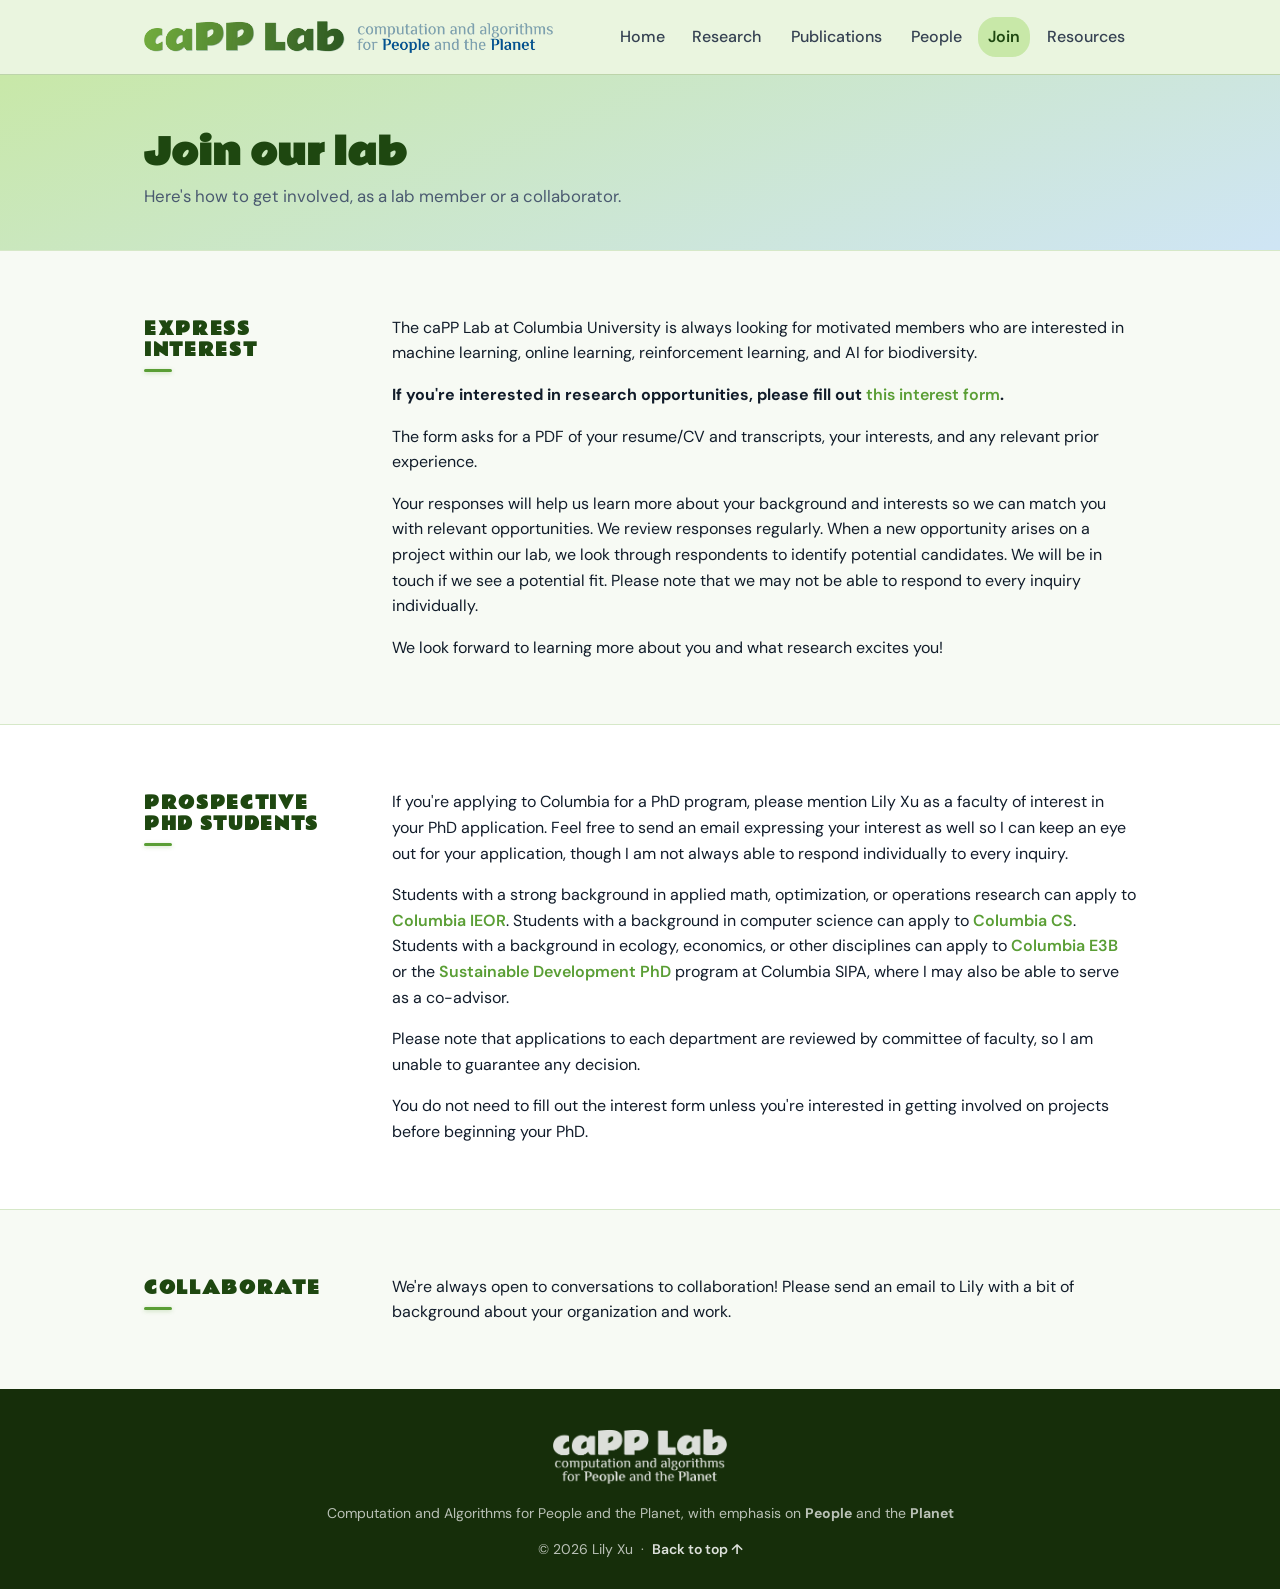
==== join.html @ 06db1a3e "add pictures to research page" ====
<!doctype html><html lang=en><script src="https://www.googletagmanager.com/gtag/js?id=G-HGBW3JQDHS" async></script><script>window.dataLayer=window.dataLayer||[];function gtag(){dataLayer.push(arguments)}gtag(`js`,/* @__PURE__ */ new Date),gtag(`config`,`G-HGBW3JQDHS`);</script><meta charset=utf-8><meta content="width=device-width,initial-scale=1" name=viewport><meta content="Learn about joining the caPP Lab at Columbia." name=description><title>Join — caPP Lab | Columbia University</title><link href=https://fonts.googleapis.com rel=preconnect><link href="https://fonts.googleapis.com/css2?family=Source+Serif+4:ital,opsz,wght@0,8..60,300;0,8..60,400;0,8..60,600;0,8..60,700;1,8..60,400&family=DM+Sans:opsz,wght@9..40,300;9..40,400;9..40,500;9..40,600&display=swap" rel=stylesheet><link href=./logo/fav/favicon-96x96.png rel=icon sizes=96x96 type=image/png><link href=./logo/fav/favicon.svg rel=icon type=image/svg+xml><link rel="shortcut icon" href=/logo/fav/favicon.ico><link href=/logo/fav/apple-touch-icon.png rel=apple-touch-icon sizes=180x180><link href=/logo/fav/site.webmanifest rel=manifest><link href=style.css rel=stylesheet><body><nav class=nav id=main-nav><div class=nav-inner><a class=nav-logo href=index.html> <img alt="caPP Lab" src=logo/logo_horizontal.png> </a><div class=nav-links id=nav-links><a data-text=Home href=index.html>Home</a><a data-text=Research href=research.html>Research</a><a data-text=Publications href=publications.html>Publications</a><a data-text=People href=people.html>People</a><a data-text=Join href=join.html>Join</a><a data-text=Resources href=resources.html>Resources</a></div><div class=nav-hamburger id=hamburger><span></span><span></span><span></span></div></div></nav><div class=page-content><div class=page-hero><div class=container><h1>Join our lab</h1><p>Here's how to get involved, as a lab member or a collaborator.</div></div><section class=section><div class=container><div class=section-layout><div class=section-label><h2>Express interest</h2></div><div><p>The caPP Lab at Columbia University is always looking for motivated members who are interested in machine learning, online learning, reinforcement learning, and AI for biodiversity.<p><strong>If you're interested in research opportunities, please fill out <a href=https://forms.gle/fFc4DnTFp741yxHz9 target=_blank>this interest form</a>.</strong><p>The form asks for a PDF of your resume/CV and transcripts, your interests, and any relevant prior experience.<p>Your responses will help us learn more about your background and interests so we can match you with relevant opportunities. We review responses regularly. When a new opportunity arises on a project within our lab, we look through respondents to identify potential candidates. We will be in touch if we see a potential fit. Please note that we may not be able to respond to every inquiry individually.<p>We look forward to learning more about you and what research excites you!</div></div></div></section><section class=section><div class=container><div class=section-layout><div class=section-label><h2>Prospective PhD students</h2></div><div><p>If you're applying to Columbia for a PhD program, please mention Lily Xu as a faculty of interest in your PhD application. Feel free to send an email expressing your interest as well so I can keep an eye out for your application, though I am not always able to respond individually to every inquiry.<p>Students with a strong background in applied math, optimization, or operations research can apply to <a href=https://ieor.columbia.edu/ target=_blank>Columbia IEOR</a>. Students with a background in computer science can apply to <a href=https://www.cs.columbia.edu/education/phd/ target=_blank>Columbia CS</a>. Students with a background in ecology, economics, or other disciplines can apply to <a href=https://e3b.columbia.edu/students/prospective/phd/ target=_blank>Columbia E3B</a> or the <a href=https://www.sipa.columbia.edu/sipa-education/phd-sustainable-development target=_blank>Sustainable Development PhD</a> program at Columbia SIPA, where I may also be able to serve as a co-advisor.<p>Please note that applications to each department are reviewed by committee of faculty, so I am unable to guarantee any decision.<p>You do not need to fill out the interest form unless you're interested in getting involved on projects before beginning your PhD.</div></div></div></section><section class=section><div class=container><div class=section-layout><div class=section-label><h2>Collaborate</h2></div><div><p>We're always open to conversations to collaboration! Please send an email to Lily with a bit of background about your organization and work.</div></div></div></section></div><footer class=footer><div class=container><div class=footer-logo><img alt="caPP Lab" src=logo/logo.png></div><p>Computation and Algorithms for People and the Planet, with emphasis on <strong>People</strong> and the <strong>Planet</strong><p style=margin-top:6px>© 2026 Lily Xu  ·  <a onclick="window.scrollTo(0,0);return false;" href=#>Back to top ↑</a></div></footer><script>// ===== Nav: scroll shadow + logo hide on home hero =====
function updateNavState(){var nav=document.getElementById(`main-nav`);nav.classList.toggle(`scrolled`,window.scrollY>10);var hero=document.getElementById(`home-hero`);if(hero){var heroBottom=hero.getBoundingClientRect().bottom;nav.classList.toggle(`nav-logo-hidden`,heroBottom>70)}else nav.classList.remove(`nav-logo-hidden`)}
// ===== Mobile menu =====
window.addEventListener(`scroll`,updateNavState,{passive:!0}),document.getElementById(`hamburger`).addEventListener(`click`,function(){document.getElementById(`nav-links`).classList.toggle(`open`)});
// ===== BibTeX toggle =====
function showbib(id){var el=document.getElementById(id);el&&(el.style.display=el.style.display===`block`?`none`:`block`)}
// ===== Publication tabs =====
document.querySelectorAll(`#pub-tabs .tab-btn`).forEach(function(btn){btn.addEventListener(`click`,function(){document.querySelectorAll(`#pub-tabs .tab-btn`).forEach(function(b){b.classList.remove(`active`)}),btn.classList.add(`active`);var area=btn.dataset.tab;document.querySelectorAll(`#pub-list .pub-item`).forEach(function(item){item.style.display=area===`all`||item.dataset.area===area?`block`:`none`})})});
// ===== Fade-in on page switch =====
function fadeIn(){document.querySelectorAll(`.pub-item, .news-list li, .people-card, .research-card, .teaching-item`).forEach(function(el,i){el.style.opacity=`0`,el.style.transform=`translateY(12px)`,el.style.transition=`opacity .35s ease `+i*.04+`s, transform .35s ease `+i*.04+`s`,requestAnimationFrame(function(){requestAnimationFrame(function(){el.style.opacity=`1`,el.style.transform=`translateY(0)`})})})}
// Set active link in nav
updateNavState(),fadeIn(),document.querySelectorAll(`.nav-links a`).forEach(a=>{a.href.split(`/`).pop()===(location.href.split(`/`).pop()||`index.html`)&&a.classList.add(`active`)});</script>
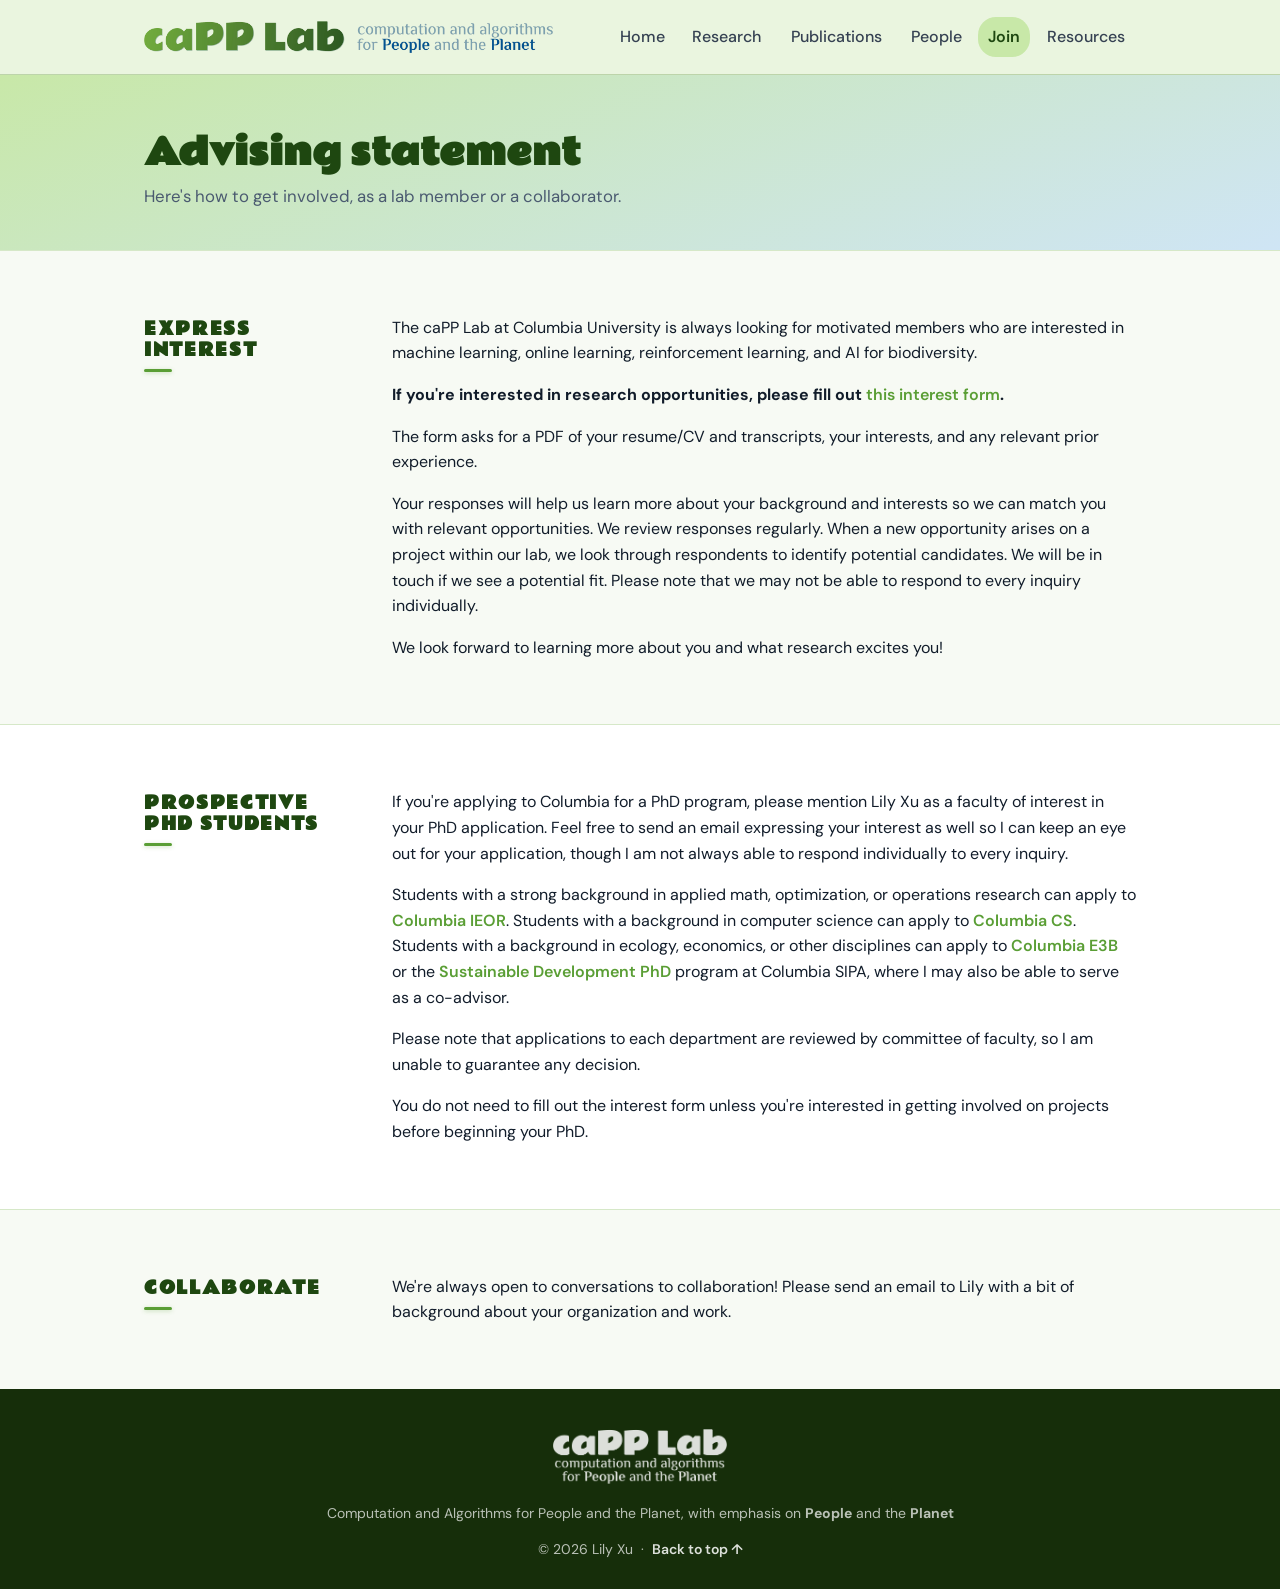
==== commit d5849ffe: "update cards for people page to include long bio" ====
--- a/join.html
+++ b/join.html
@@ -1,11 +1,11 @@
-<!doctype html><html lang=en><script src="https://www.googletagmanager.com/gtag/js?id=G-HGBW3JQDHS" async></script><script>window.dataLayer=window.dataLayer||[];function gtag(){dataLayer.push(arguments)}gtag(`js`,/* @__PURE__ */ new Date),gtag(`config`,`G-HGBW3JQDHS`);</script><meta charset=utf-8><meta content="width=device-width,initial-scale=1" name=viewport><meta content="Learn about joining the caPP Lab at Columbia." name=description><title>Join — caPP Lab | Columbia University</title><link href=https://fonts.googleapis.com rel=preconnect><link href="https://fonts.googleapis.com/css2?family=Source+Serif+4:ital,opsz,wght@0,8..60,300;0,8..60,400;0,8..60,600;0,8..60,700;1,8..60,400&family=DM+Sans:opsz,wght@9..40,300;9..40,400;9..40,500;9..40,600&display=swap" rel=stylesheet><link href=./logo/fav/favicon-96x96.png rel=icon sizes=96x96 type=image/png><link href=./logo/fav/favicon.svg rel=icon type=image/svg+xml><link rel="shortcut icon" href=/logo/fav/favicon.ico><link href=/logo/fav/apple-touch-icon.png rel=apple-touch-icon sizes=180x180><link href=/logo/fav/site.webmanifest rel=manifest><link href=style.css rel=stylesheet><body><nav class=nav id=main-nav><div class=nav-inner><a class=nav-logo href=index.html> <img alt="caPP Lab" src=logo/logo_horizontal.png> </a><div class=nav-links id=nav-links><a data-text=Home href=index.html>Home</a><a data-text=Research href=research.html>Research</a><a data-text=Publications href=publications.html>Publications</a><a data-text=People href=people.html>People</a><a data-text=Join href=join.html>Join</a><a data-text=Resources href=resources.html>Resources</a></div><div class=nav-hamburger id=hamburger><span></span><span></span><span></span></div></div></nav><div class=page-content><div class=page-hero><div class=container><h1>Join our lab</h1><p>Here's how to get involved, as a lab member or a collaborator.</div></div><section class=section><div class=container><div class=section-layout><div class=section-label><h2>Express interest</h2></div><div><p>The caPP Lab at Columbia University is always looking for motivated members who are interested in machine learning, online learning, reinforcement learning, and AI for biodiversity.<p><strong>If you're interested in research opportunities, please fill out <a href=https://forms.gle/fFc4DnTFp741yxHz9 target=_blank>this interest form</a>.</strong><p>The form asks for a PDF of your resume/CV and transcripts, your interests, and any relevant prior experience.<p>Your responses will help us learn more about your background and interests so we can match you with relevant opportunities. We review responses regularly. When a new opportunity arises on a project within our lab, we look through respondents to identify potential candidates. We will be in touch if we see a potential fit. Please note that we may not be able to respond to every inquiry individually.<p>We look forward to learning more about you and what research excites you!</div></div></div></section><section class=section><div class=container><div class=section-layout><div class=section-label><h2>Prospective PhD students</h2></div><div><p>If you're applying to Columbia for a PhD program, please mention Lily Xu as a faculty of interest in your PhD application. Feel free to send an email expressing your interest as well so I can keep an eye out for your application, though I am not always able to respond individually to every inquiry.<p>Students with a strong background in applied math, optimization, or operations research can apply to <a href=https://ieor.columbia.edu/ target=_blank>Columbia IEOR</a>. Students with a background in computer science can apply to <a href=https://www.cs.columbia.edu/education/phd/ target=_blank>Columbia CS</a>. Students with a background in ecology, economics, or other disciplines can apply to <a href=https://e3b.columbia.edu/students/prospective/phd/ target=_blank>Columbia E3B</a> or the <a href=https://www.sipa.columbia.edu/sipa-education/phd-sustainable-development target=_blank>Sustainable Development PhD</a> program at Columbia SIPA, where I may also be able to serve as a co-advisor.<p>Please note that applications to each department are reviewed by committee of faculty, so I am unable to guarantee any decision.<p>You do not need to fill out the interest form unless you're interested in getting involved on projects before beginning your PhD.</div></div></div></section><section class=section><div class=container><div class=section-layout><div class=section-label><h2>Collaborate</h2></div><div><p>We're always open to conversations to collaboration! Please send an email to Lily with a bit of background about your organization and work.</div></div></div></section></div><footer class=footer><div class=container><div class=footer-logo><img alt="caPP Lab" src=logo/logo.png></div><p>Computation and Algorithms for People and the Planet, with emphasis on <strong>People</strong> and the <strong>Planet</strong><p style=margin-top:6px>© 2026 Lily Xu  ·  <a onclick="window.scrollTo(0,0);return false;" href=#>Back to top ↑</a></div></footer><script>// ===== Nav: scroll shadow + logo hide on home hero =====
+<!doctype html><html lang=en><script src="https://www.googletagmanager.com/gtag/js?id=G-HGBW3JQDHS" async></script><script>window.dataLayer=window.dataLayer||[];function gtag(){dataLayer.push(arguments)}gtag(`js`,/* @__PURE__ */ new Date),gtag(`config`,`G-HGBW3JQDHS`);</script><meta charset=utf-8><meta content="width=device-width,initial-scale=1" name=viewport><meta content="Learn about joining the caPP Lab at Columbia." name=description><title>Join — caPP Lab @ Columbia</title><link href=https://fonts.googleapis.com rel=preconnect><link href="https://fonts.googleapis.com/css2?family=Source+Serif+4:ital,opsz,wght@0,8..60,300;0,8..60,400;0,8..60,600;0,8..60,700;1,8..60,400&family=DM+Sans:opsz,wght@9..40,300;9..40,400;9..40,500;9..40,600&display=swap" rel=stylesheet><link href=./logo/fav/favicon-96x96.png rel=icon sizes=96x96 type=image/png><link href=./logo/fav/favicon.svg rel=icon type=image/svg+xml><link rel="shortcut icon" href=/logo/fav/favicon.ico><link href=/logo/fav/apple-touch-icon.png rel=apple-touch-icon sizes=180x180><link href=/logo/fav/site.webmanifest rel=manifest><link href=style.css rel=stylesheet><body><nav class=nav id=main-nav><div class=nav-inner><a class=nav-logo href=index.html> <img alt="caPP Lab" src=logo/logo_horizontal.png> </a><div class=nav-links id=nav-links><a data-text=Home href=index.html>Home</a><a data-text=Research href=research.html>Research</a><a data-text=Publications href=publications.html>Publications</a><a data-text=People href=people.html>People</a><a data-text=Join href=join.html>Join</a><a data-text=Resources href=resources.html>Resources</a></div><div class=nav-hamburger id=hamburger><span></span><span></span><span></span></div></div></nav><div class=page-content><div class=page-hero><div class=container><h1>Advising statement</h1><p>Here's how to get involved, as a lab member or a collaborator.</div></div><section class=section><div class=container><div class=section-layout><div class=section-label><h2>Express interest</h2></div><div><p>The caPP Lab at Columbia University is always looking for motivated members who are interested in machine learning, online learning, reinforcement learning, and AI for biodiversity.<p><strong>If you're interested in research opportunities, please fill out <a href=https://forms.gle/fFc4DnTFp741yxHz9 target=_blank>this interest form</a>.</strong><p>The form asks for a PDF of your resume/CV and transcripts, your interests, and any relevant prior experience.<p>Your responses will help us learn more about your background and interests so we can match you with relevant opportunities. We review responses regularly. When a new opportunity arises on a project within our lab, we look through respondents to identify potential candidates. We will be in touch if we see a potential fit. Please note that we may not be able to respond to every inquiry individually.<p>We look forward to learning more about you and what research excites you!</div></div></div></section><section class=section><div class=container><div class=section-layout><div class=section-label><h2>Prospective PhD students</h2></div><div><p>If you're applying to Columbia for a PhD program, please mention Lily Xu as a faculty of interest in your PhD application. Feel free to send an email expressing your interest as well so I can keep an eye out for your application, though I am not always able to respond individually to every inquiry.<p>Students with a strong background in applied math, optimization, or operations research can apply to <a href=https://ieor.columbia.edu/ target=_blank>Columbia IEOR</a>. Students with a background in computer science can apply to <a href=https://www.cs.columbia.edu/education/phd/ target=_blank>Columbia CS</a>. Students with a background in ecology, economics, or other disciplines can apply to <a href=https://e3b.columbia.edu/students/prospective/phd/ target=_blank>Columbia E3B</a> or the <a href=https://www.sipa.columbia.edu/sipa-education/phd-sustainable-development target=_blank>Sustainable Development PhD</a> program at Columbia SIPA, where I may also be able to serve as a co-advisor.<p>Please note that applications to each department are reviewed by committee of faculty, so I am unable to guarantee any decision.<p>You do not need to fill out the interest form unless you're interested in getting involved on projects before beginning your PhD.</div></div></div></section><section class=section><div class=container><div class=section-layout><div class=section-label><h2>Collaborate</h2></div><div><p>We're always open to conversations to collaboration! Please send an email to Lily with a bit of background about your organization and work.</div></div></div></section></div><footer class=footer><div class=container><div class=footer-logo><img alt="caPP Lab" src=logo/logo.png></div><p>Computation and Algorithms for People and the Planet, with emphasis on <strong>People</strong> and the <strong>Planet</strong><p style=margin-top:6px>© 2026 Lily Xu  ·  <a onclick="window.scrollTo(0,0);return false;" href=#>Back to top ↑</a></div></footer><script>// ===== Nav: scroll shadow + logo hide on home hero =====
 function updateNavState(){var nav=document.getElementById(`main-nav`);nav.classList.toggle(`scrolled`,window.scrollY>10);var hero=document.getElementById(`home-hero`);if(hero){var heroBottom=hero.getBoundingClientRect().bottom;nav.classList.toggle(`nav-logo-hidden`,heroBottom>70)}else nav.classList.remove(`nav-logo-hidden`)}
 // ===== Mobile menu =====
 window.addEventListener(`scroll`,updateNavState,{passive:!0}),document.getElementById(`hamburger`).addEventListener(`click`,function(){document.getElementById(`nav-links`).classList.toggle(`open`)});
 // ===== BibTeX toggle =====
 function showbib(id){var el=document.getElementById(id);el&&(el.style.display=el.style.display===`block`?`none`:`block`)}
 // ===== Publication tabs =====
-document.querySelectorAll(`#pub-tabs .tab-btn`).forEach(function(btn){btn.addEventListener(`click`,function(){document.querySelectorAll(`#pub-tabs .tab-btn`).forEach(function(b){b.classList.remove(`active`)}),btn.classList.add(`active`);var area=btn.dataset.tab;document.querySelectorAll(`#pub-list .pub-item`).forEach(function(item){item.style.display=area===`all`||item.dataset.area===area?`block`:`none`})})});
+document.querySelectorAll(`#pub-tabs .tab-btn`).forEach(function(btn){btn.addEventListener(`click`,function(){document.querySelectorAll(`#pub-tabs .tab-btn`).forEach(function(b){b.classList.remove(`active`)}),btn.classList.add(`active`);var area=btn.dataset.tab;document.querySelectorAll(`#pub-list .pub-item`).forEach(function(item){var areas=item.dataset.area?item.dataset.area.split(` `):[];item.style.display=area===`all`||areas.includes(area)?`block`:`none`})})});
 // ===== Fade-in on page switch =====
 function fadeIn(){document.querySelectorAll(`.pub-item, .news-list li, .people-card, .research-card, .teaching-item`).forEach(function(el,i){el.style.opacity=`0`,el.style.transform=`translateY(12px)`,el.style.transition=`opacity .35s ease `+i*.04+`s, transform .35s ease `+i*.04+`s`,requestAnimationFrame(function(){requestAnimationFrame(function(){el.style.opacity=`1`,el.style.transform=`translateY(0)`})})})}
 // Set active link in nav
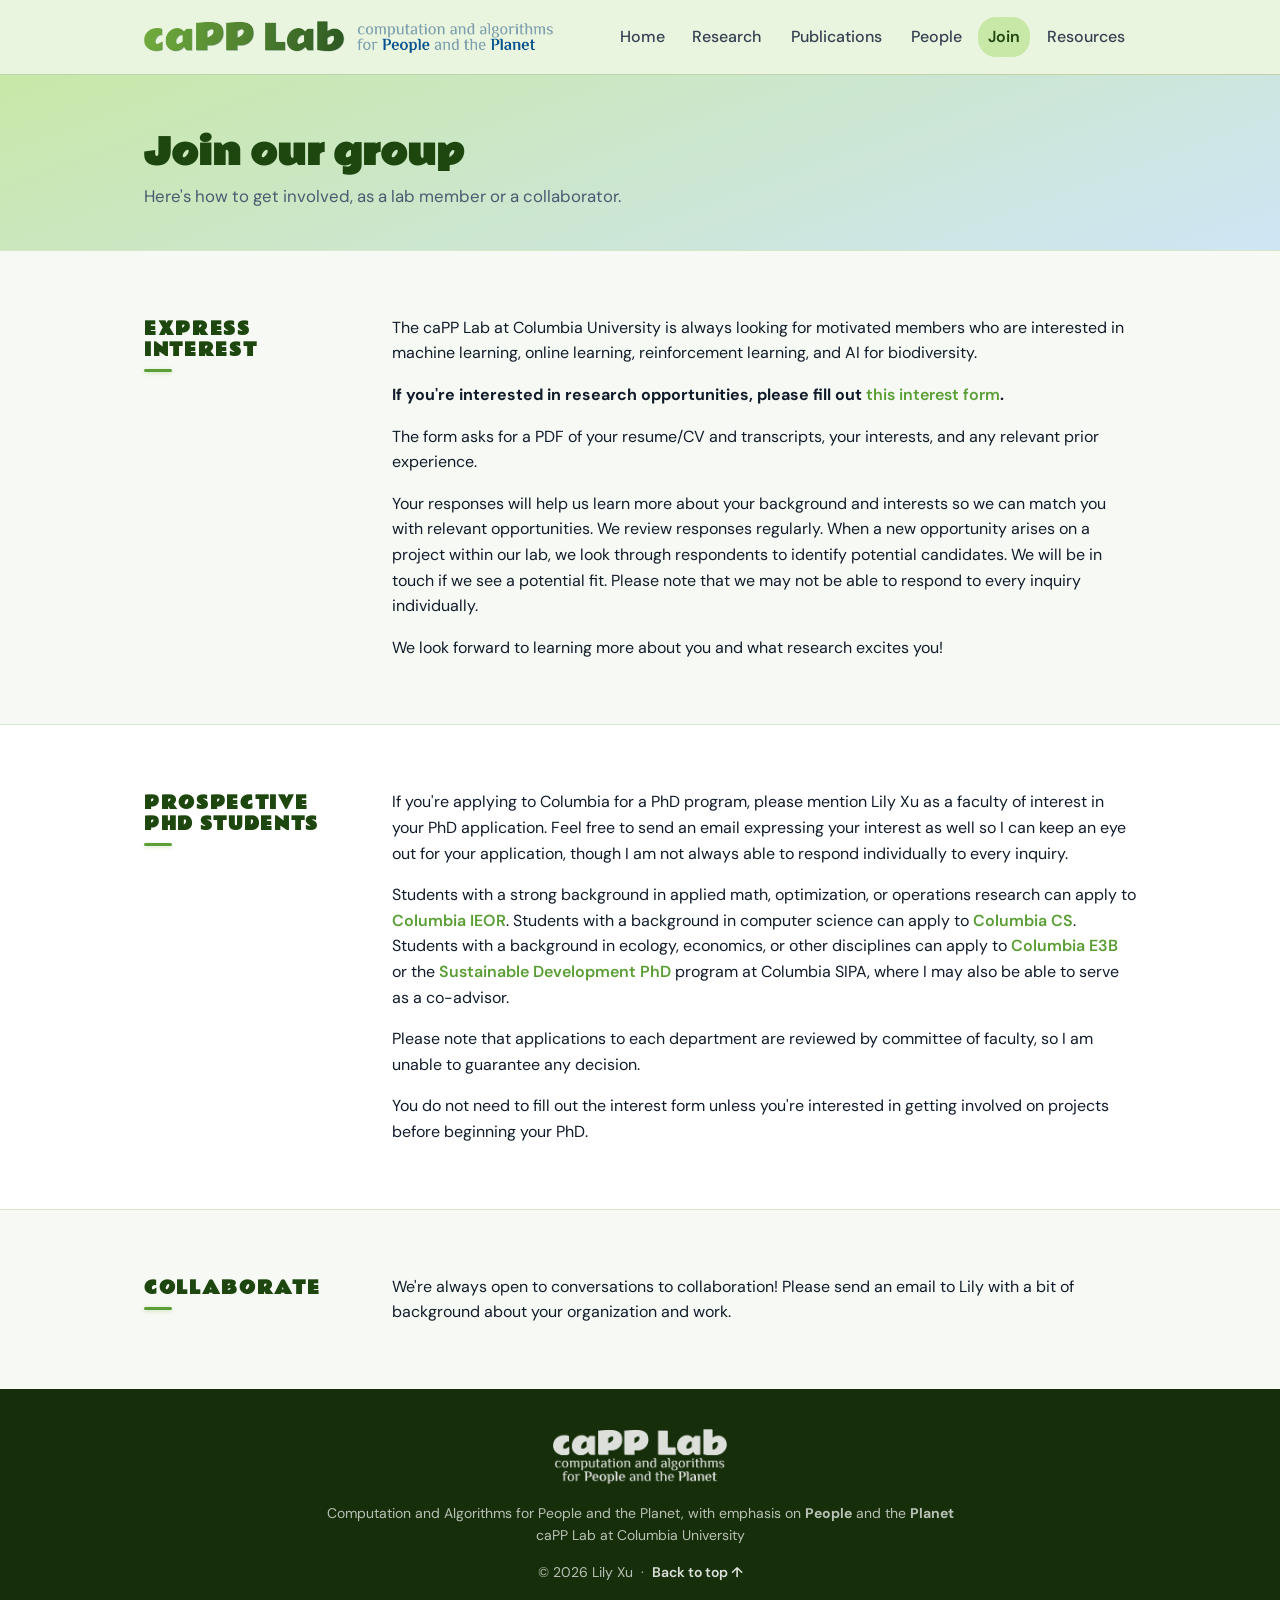
==== commit b82369d3: "polish" ====
--- a/join.html
+++ b/join.html
@@ -1,4 +1,4 @@
-<!doctype html><html lang=en><script src="https://www.googletagmanager.com/gtag/js?id=G-HGBW3JQDHS" async></script><script>window.dataLayer=window.dataLayer||[];function gtag(){dataLayer.push(arguments)}gtag(`js`,/* @__PURE__ */ new Date),gtag(`config`,`G-HGBW3JQDHS`);</script><meta charset=utf-8><meta content="width=device-width,initial-scale=1" name=viewport><meta content="Learn about joining the caPP Lab at Columbia." name=description><title>Join — caPP Lab @ Columbia</title><link href=https://fonts.googleapis.com rel=preconnect><link href="https://fonts.googleapis.com/css2?family=Source+Serif+4:ital,opsz,wght@0,8..60,300;0,8..60,400;0,8..60,600;0,8..60,700;1,8..60,400&family=DM+Sans:opsz,wght@9..40,300;9..40,400;9..40,500;9..40,600&display=swap" rel=stylesheet><link href=./logo/fav/favicon-96x96.png rel=icon sizes=96x96 type=image/png><link href=./logo/fav/favicon.svg rel=icon type=image/svg+xml><link rel="shortcut icon" href=/logo/fav/favicon.ico><link href=/logo/fav/apple-touch-icon.png rel=apple-touch-icon sizes=180x180><link href=/logo/fav/site.webmanifest rel=manifest><link href=style.css rel=stylesheet><body><nav class=nav id=main-nav><div class=nav-inner><a class=nav-logo href=index.html> <img alt="caPP Lab" src=logo/logo_horizontal.png> </a><div class=nav-links id=nav-links><a data-text=Home href=index.html>Home</a><a data-text=Research href=research.html>Research</a><a data-text=Publications href=publications.html>Publications</a><a data-text=People href=people.html>People</a><a data-text=Join href=join.html>Join</a><a data-text=Resources href=resources.html>Resources</a></div><div class=nav-hamburger id=hamburger><span></span><span></span><span></span></div></div></nav><div class=page-content><div class=page-hero><div class=container><h1>Advising statement</h1><p>Here's how to get involved, as a lab member or a collaborator.</div></div><section class=section><div class=container><div class=section-layout><div class=section-label><h2>Express interest</h2></div><div><p>The caPP Lab at Columbia University is always looking for motivated members who are interested in machine learning, online learning, reinforcement learning, and AI for biodiversity.<p><strong>If you're interested in research opportunities, please fill out <a href=https://forms.gle/fFc4DnTFp741yxHz9 target=_blank>this interest form</a>.</strong><p>The form asks for a PDF of your resume/CV and transcripts, your interests, and any relevant prior experience.<p>Your responses will help us learn more about your background and interests so we can match you with relevant opportunities. We review responses regularly. When a new opportunity arises on a project within our lab, we look through respondents to identify potential candidates. We will be in touch if we see a potential fit. Please note that we may not be able to respond to every inquiry individually.<p>We look forward to learning more about you and what research excites you!</div></div></div></section><section class=section><div class=container><div class=section-layout><div class=section-label><h2>Prospective PhD students</h2></div><div><p>If you're applying to Columbia for a PhD program, please mention Lily Xu as a faculty of interest in your PhD application. Feel free to send an email expressing your interest as well so I can keep an eye out for your application, though I am not always able to respond individually to every inquiry.<p>Students with a strong background in applied math, optimization, or operations research can apply to <a href=https://ieor.columbia.edu/ target=_blank>Columbia IEOR</a>. Students with a background in computer science can apply to <a href=https://www.cs.columbia.edu/education/phd/ target=_blank>Columbia CS</a>. Students with a background in ecology, economics, or other disciplines can apply to <a href=https://e3b.columbia.edu/students/prospective/phd/ target=_blank>Columbia E3B</a> or the <a href=https://www.sipa.columbia.edu/sipa-education/phd-sustainable-development target=_blank>Sustainable Development PhD</a> program at Columbia SIPA, where I may also be able to serve as a co-advisor.<p>Please note that applications to each department are reviewed by committee of faculty, so I am unable to guarantee any decision.<p>You do not need to fill out the interest form unless you're interested in getting involved on projects before beginning your PhD.</div></div></div></section><section class=section><div class=container><div class=section-layout><div class=section-label><h2>Collaborate</h2></div><div><p>We're always open to conversations to collaboration! Please send an email to Lily with a bit of background about your organization and work.</div></div></div></section></div><footer class=footer><div class=container><div class=footer-logo><img alt="caPP Lab" src=logo/logo.png></div><p>Computation and Algorithms for People and the Planet, with emphasis on <strong>People</strong> and the <strong>Planet</strong><p style=margin-top:6px>© 2026 Lily Xu  ·  <a onclick="window.scrollTo(0,0);return false;" href=#>Back to top ↑</a></div></footer><script>// ===== Nav: scroll shadow + logo hide on home hero =====
+<!doctype html><html lang=en><script src="https://www.googletagmanager.com/gtag/js?id=G-HGBW3JQDHS" async></script><script>window.dataLayer=window.dataLayer||[];function gtag(){dataLayer.push(arguments)}gtag(`js`,/* @__PURE__ */ new Date),gtag(`config`,`G-HGBW3JQDHS`);</script><meta charset=utf-8><meta content="width=device-width,initial-scale=1" name=viewport><meta content="Learn about joining the caPP Lab at Columbia." name=description><title>Join — caPP Lab @ Columbia</title><link href=https://fonts.googleapis.com rel=preconnect><link href="https://fonts.googleapis.com/css2?family=Source+Serif+4:ital,opsz,wght@0,8..60,300;0,8..60,400;0,8..60,600;0,8..60,700;1,8..60,400&family=DM+Sans:opsz,wght@9..40,300;9..40,400;9..40,500;9..40,600&display=swap" rel=stylesheet><link href=./logo/fav/favicon-96x96.png rel=icon sizes=96x96 type=image/png><link href=./logo/fav/favicon.svg rel=icon type=image/svg+xml><link rel="shortcut icon" href=/logo/fav/favicon.ico><link href=/logo/fav/apple-touch-icon.png rel=apple-touch-icon sizes=180x180><link href=/logo/fav/site.webmanifest rel=manifest><link href=style.css rel=stylesheet><body><nav class=nav id=main-nav><div class=nav-inner><a class=nav-logo href=./> <img alt="caPP Lab" src=logo/logo_horizontal.png> </a><div class=nav-links id=nav-links><a data-text=Home href=./>Home</a><a data-text=Research href=research.html>Research</a><a data-text=Publications href=publications.html>Publications</a><a data-text=People href=people.html>People</a><a data-text=Join href=join.html>Join</a><a data-text=Resources href=resources.html>Resources</a></div><div class=nav-hamburger id=hamburger><span></span><span></span><span></span></div></div></nav><div class=page-content><div class=page-hero><div class=container><h1>Join our group</h1><p>Here's how to get involved, as a lab member or a collaborator.</div></div><section class=section><div class=container><div class=section-layout><div class=section-label><h2>Express interest</h2></div><div><p>The caPP Lab at Columbia University is always looking for motivated members who are interested in machine learning, online learning, reinforcement learning, and AI for biodiversity.<p><strong>If you're interested in research opportunities, please fill out <a href=https://forms.gle/fFc4DnTFp741yxHz9 target=_blank>this interest form</a>.</strong><p>The form asks for a PDF of your resume/CV and transcripts, your interests, and any relevant prior experience.<p>Your responses will help us learn more about your background and interests so we can match you with relevant opportunities. We review responses regularly. When a new opportunity arises on a project within our lab, we look through respondents to identify potential candidates. We will be in touch if we see a potential fit. Please note that we may not be able to respond to every inquiry individually.<p>We look forward to learning more about you and what research excites you!</div></div></div></section><section class=section><div class=container><div class=section-layout><div class=section-label><h2>Prospective PhD students</h2></div><div><p>If you're applying to Columbia for a PhD program, please mention Lily Xu as a faculty of interest in your PhD application. Feel free to send an email expressing your interest as well so I can keep an eye out for your application, though I am not always able to respond individually to every inquiry.<p>Students with a strong background in applied math, optimization, or operations research can apply to <a href=https://ieor.columbia.edu/ target=_blank>Columbia IEOR</a>. Students with a background in computer science can apply to <a href=https://www.cs.columbia.edu/education/phd/ target=_blank>Columbia CS</a>. Students with a background in ecology, economics, or other disciplines can apply to <a href=https://e3b.columbia.edu/students/prospective/phd/ target=_blank>Columbia E3B</a> or the <a href=https://www.sipa.columbia.edu/sipa-education/phd-sustainable-development target=_blank>Sustainable Development PhD</a> program at Columbia SIPA, where I may also be able to serve as a co-advisor.<p>Please note that applications to each department are reviewed by committee of faculty, so I am unable to guarantee any decision.<p>You do not need to fill out the interest form unless you're interested in getting involved on projects before beginning your PhD.</div></div></div></section><section class=section><div class=container><div class=section-layout><div class=section-label><h2>Collaborate</h2></div><div><p>We're always open to conversations to collaboration! Please send an email to Lily with a bit of background about your organization and work.</div></div></div></section></div><footer class=footer><div class=container><div class=footer-logo><img alt="caPP Lab" src=logo/logo.png></div><p>Computation and Algorithms for People and the Planet, with emphasis on <strong>People</strong> and the <strong>Planet</strong> <br>caPP Lab at Columbia University<p style=margin-top:6px>© 2026 Lily Xu  ·  <a onclick="window.scrollTo(0,0);return false;" href=#>Back to top ↑</a></div></footer><script>// ===== Nav: scroll shadow + logo hide on home hero =====
 function updateNavState(){var nav=document.getElementById(`main-nav`);nav.classList.toggle(`scrolled`,window.scrollY>10);var hero=document.getElementById(`home-hero`);if(hero){var heroBottom=hero.getBoundingClientRect().bottom;nav.classList.toggle(`nav-logo-hidden`,heroBottom>70)}else nav.classList.remove(`nav-logo-hidden`)}
 // ===== Mobile menu =====
 window.addEventListener(`scroll`,updateNavState,{passive:!0}),document.getElementById(`hamburger`).addEventListener(`click`,function(){document.getElementById(`nav-links`).classList.toggle(`open`)});
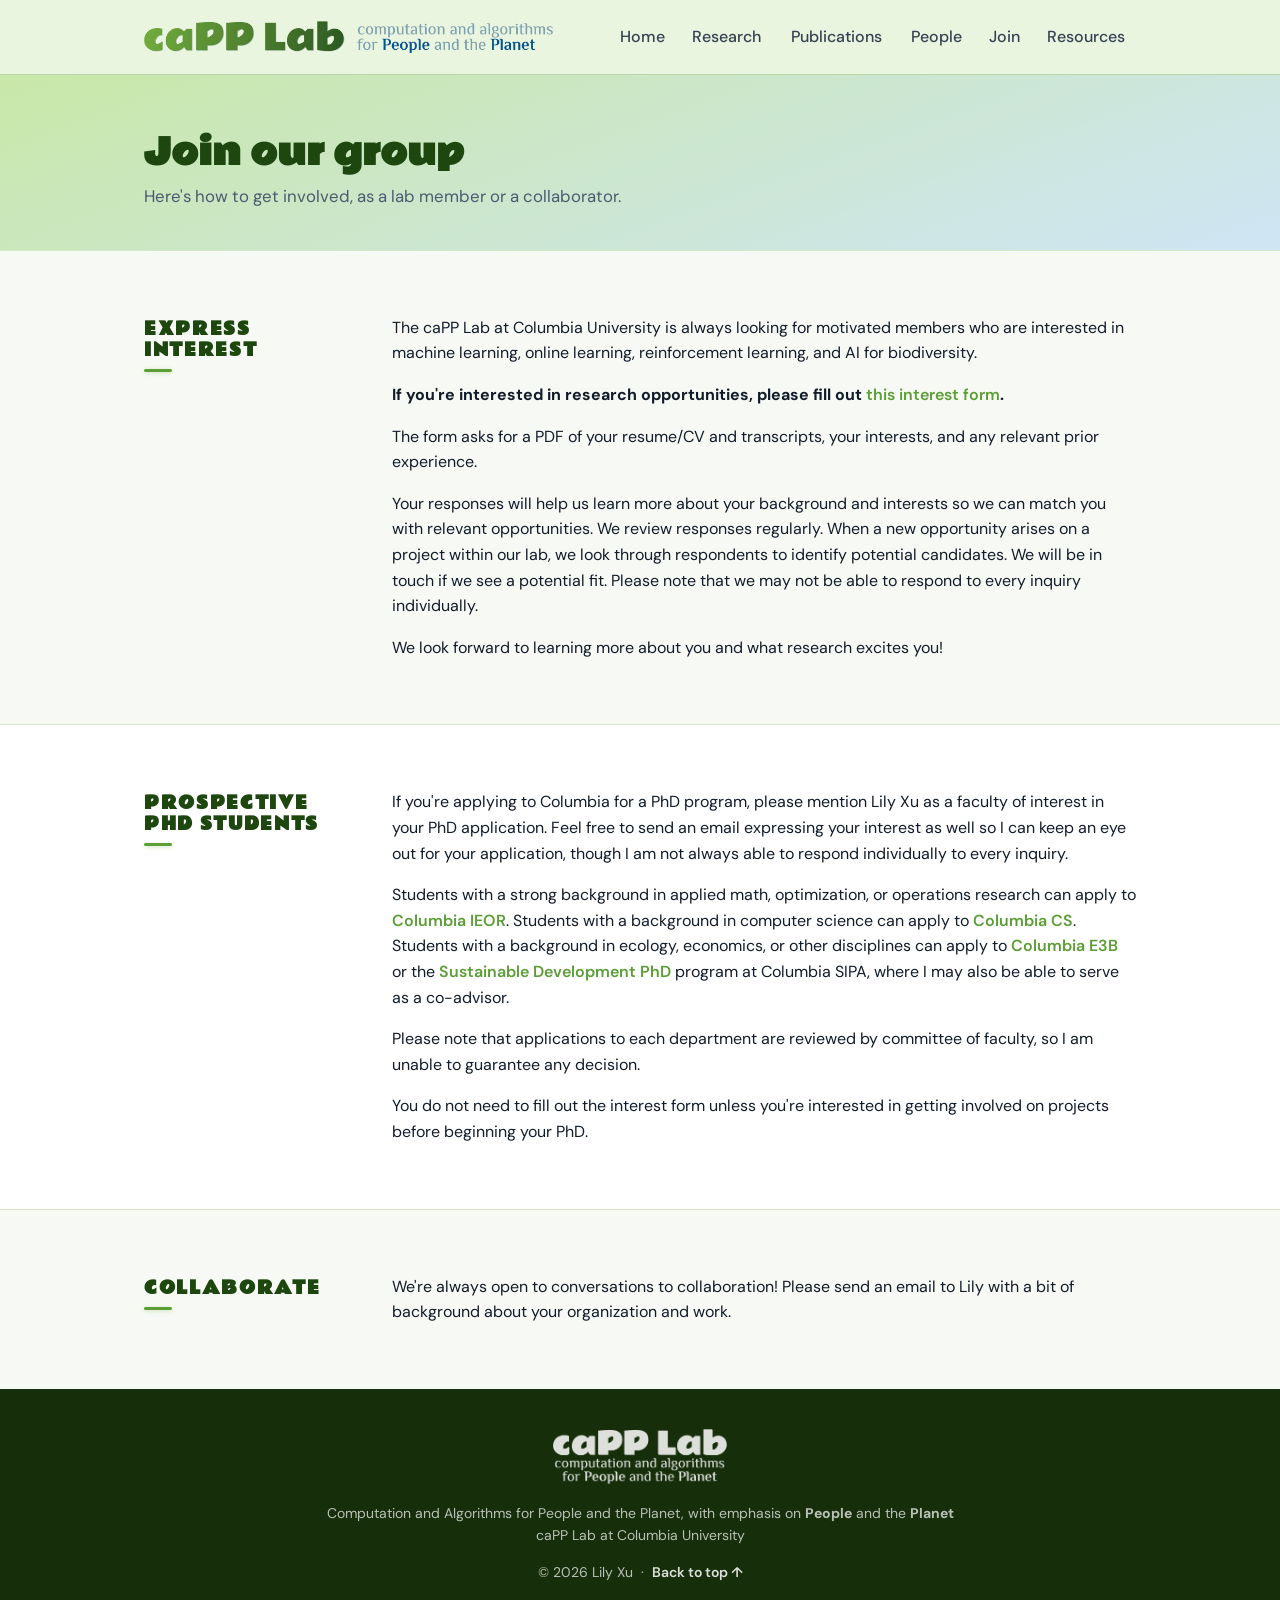
==== commit 10cc1dd3: "add Anson" ====
--- a/join.html
+++ b/join.html
@@ -4,9 +4,5 @@
 window.addEventListener(`scroll`,updateNavState,{passive:!0}),document.getElementById(`hamburger`).addEventListener(`click`,function(){document.getElementById(`nav-links`).classList.toggle(`open`)});
 // ===== BibTeX toggle =====
 function showbib(id){var el=document.getElementById(id);el&&(el.style.display=el.style.display===`block`?`none`:`block`)}
-// ===== Publication tabs =====
-document.querySelectorAll(`#pub-tabs .tab-btn`).forEach(function(btn){btn.addEventListener(`click`,function(){document.querySelectorAll(`#pub-tabs .tab-btn`).forEach(function(b){b.classList.remove(`active`)}),btn.classList.add(`active`);var area=btn.dataset.tab;document.querySelectorAll(`#pub-list .pub-item`).forEach(function(item){var areas=item.dataset.area?item.dataset.area.split(` `):[];item.style.display=area===`all`||areas.includes(area)?`block`:`none`})})});
-// ===== Fade-in on page switch =====
-function fadeIn(){document.querySelectorAll(`.pub-item, .news-list li, .people-card, .research-card, .teaching-item`).forEach(function(el,i){el.style.opacity=`0`,el.style.transform=`translateY(12px)`,el.style.transition=`opacity .35s ease `+i*.04+`s, transform .35s ease `+i*.04+`s`,requestAnimationFrame(function(){requestAnimationFrame(function(){el.style.opacity=`1`,el.style.transform=`translateY(0)`})})})}
 // Set active link in nav
-updateNavState(),fadeIn(),document.querySelectorAll(`.nav-links a`).forEach(a=>{a.href.split(`/`).pop()===(location.href.split(`/`).pop()||`index.html`)&&a.classList.add(`active`)});</script>+document.querySelectorAll(`#pub-tabs .tab-btn`).forEach(function(btn){btn.addEventListener(`click`,function(){document.querySelectorAll(`#pub-tabs .tab-btn`).forEach(function(b){b.classList.remove(`active`)}),btn.classList.add(`active`);var area=btn.dataset.tab;document.querySelectorAll(`#pub-list .pub-item`).forEach(function(item){var areas=item.dataset.area?item.dataset.area.split(` `):[];item.style.display=area===`all`||areas.includes(area)?`block`:`none`})})}),updateNavState(),fadeIn(),document.querySelectorAll(`.nav-links a`).forEach(a=>{a.href.split(`/`).pop()===(location.href.split(`/`).pop()||`index.html`)&&a.classList.add(`active`)});</script>
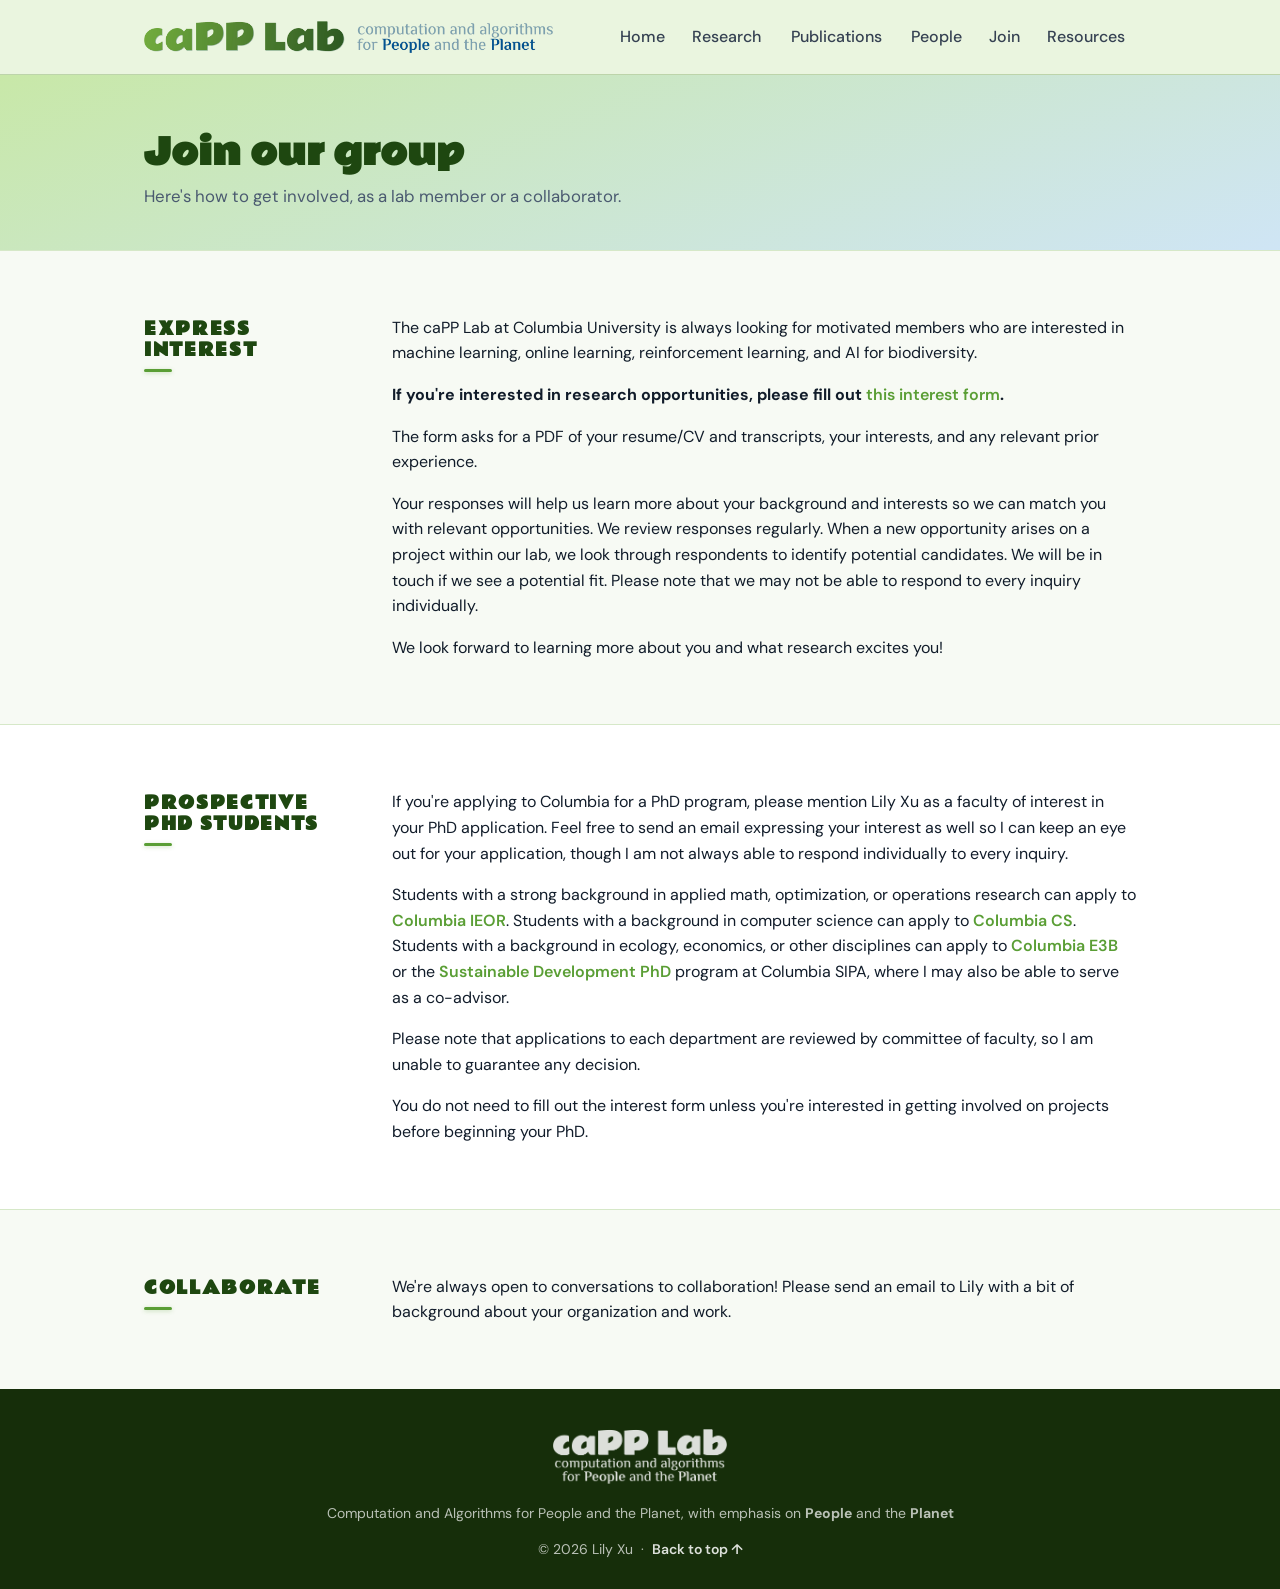
==== commit 616b49ea: "vihaan" ====
--- a/join.html
+++ b/join.html
@@ -1,4 +1,4 @@
-<!doctype html><html lang=en><script src="https://www.googletagmanager.com/gtag/js?id=G-HGBW3JQDHS" async></script><script>window.dataLayer=window.dataLayer||[];function gtag(){dataLayer.push(arguments)}gtag(`js`,/* @__PURE__ */ new Date),gtag(`config`,`G-HGBW3JQDHS`);</script><meta charset=utf-8><meta content="width=device-width,initial-scale=1" name=viewport><meta content="Learn about joining the caPP Lab at Columbia." name=description><title>Join — caPP Lab @ Columbia</title><link href=https://fonts.googleapis.com rel=preconnect><link href="https://fonts.googleapis.com/css2?family=Source+Serif+4:ital,opsz,wght@0,8..60,300;0,8..60,400;0,8..60,600;0,8..60,700;1,8..60,400&family=DM+Sans:opsz,wght@9..40,300;9..40,400;9..40,500;9..40,600&display=swap" rel=stylesheet><link href=./logo/fav/favicon-96x96.png rel=icon sizes=96x96 type=image/png><link href=./logo/fav/favicon.svg rel=icon type=image/svg+xml><link rel="shortcut icon" href=/logo/fav/favicon.ico><link href=/logo/fav/apple-touch-icon.png rel=apple-touch-icon sizes=180x180><link href=/logo/fav/site.webmanifest rel=manifest><link href=style.css rel=stylesheet><body><nav class=nav id=main-nav><div class=nav-inner><a class=nav-logo href=./> <img alt="caPP Lab" src=logo/logo_horizontal.png> </a><div class=nav-links id=nav-links><a data-text=Home href=./>Home</a><a data-text=Research href=research.html>Research</a><a data-text=Publications href=publications.html>Publications</a><a data-text=People href=people.html>People</a><a data-text=Join href=join.html>Join</a><a data-text=Resources href=resources.html>Resources</a></div><div class=nav-hamburger id=hamburger><span></span><span></span><span></span></div></div></nav><div class=page-content><div class=page-hero><div class=container><h1>Join our group</h1><p>Here's how to get involved, as a lab member or a collaborator.</div></div><section class=section><div class=container><div class=section-layout><div class=section-label><h2>Express interest</h2></div><div><p>The caPP Lab at Columbia University is always looking for motivated members who are interested in machine learning, online learning, reinforcement learning, and AI for biodiversity.<p><strong>If you're interested in research opportunities, please fill out <a href=https://forms.gle/fFc4DnTFp741yxHz9 target=_blank>this interest form</a>.</strong><p>The form asks for a PDF of your resume/CV and transcripts, your interests, and any relevant prior experience.<p>Your responses will help us learn more about your background and interests so we can match you with relevant opportunities. We review responses regularly. When a new opportunity arises on a project within our lab, we look through respondents to identify potential candidates. We will be in touch if we see a potential fit. Please note that we may not be able to respond to every inquiry individually.<p>We look forward to learning more about you and what research excites you!</div></div></div></section><section class=section><div class=container><div class=section-layout><div class=section-label><h2>Prospective PhD students</h2></div><div><p>If you're applying to Columbia for a PhD program, please mention Lily Xu as a faculty of interest in your PhD application. Feel free to send an email expressing your interest as well so I can keep an eye out for your application, though I am not always able to respond individually to every inquiry.<p>Students with a strong background in applied math, optimization, or operations research can apply to <a href=https://ieor.columbia.edu/ target=_blank>Columbia IEOR</a>. Students with a background in computer science can apply to <a href=https://www.cs.columbia.edu/education/phd/ target=_blank>Columbia CS</a>. Students with a background in ecology, economics, or other disciplines can apply to <a href=https://e3b.columbia.edu/students/prospective/phd/ target=_blank>Columbia E3B</a> or the <a href=https://www.sipa.columbia.edu/sipa-education/phd-sustainable-development target=_blank>Sustainable Development PhD</a> program at Columbia SIPA, where I may also be able to serve as a co-advisor.<p>Please note that applications to each department are reviewed by committee of faculty, so I am unable to guarantee any decision.<p>You do not need to fill out the interest form unless you're interested in getting involved on projects before beginning your PhD.</div></div></div></section><section class=section><div class=container><div class=section-layout><div class=section-label><h2>Collaborate</h2></div><div><p>We're always open to conversations to collaboration! Please send an email to Lily with a bit of background about your organization and work.</div></div></div></section></div><footer class=footer><div class=container><div class=footer-logo><img alt="caPP Lab" src=logo/logo.png></div><p>Computation and Algorithms for People and the Planet, with emphasis on <strong>People</strong> and the <strong>Planet</strong> <br>caPP Lab at Columbia University<p style=margin-top:6px>© 2026 Lily Xu  ·  <a onclick="window.scrollTo(0,0);return false;" href=#>Back to top ↑</a></div></footer><script>// ===== Nav: scroll shadow + logo hide on home hero =====
+<!doctype html><html lang=en><script src="https://www.googletagmanager.com/gtag/js?id=G-HGBW3JQDHS" async></script><script>window.dataLayer=window.dataLayer||[];function gtag(){dataLayer.push(arguments)}gtag(`js`,/* @__PURE__ */ new Date),gtag(`config`,`G-HGBW3JQDHS`);</script><meta charset=utf-8><meta content="width=device-width,initial-scale=1" name=viewport><meta content="Learn about joining the caPP Lab at Columbia." name=description><title>Join — caPP Lab @ Columbia</title><link href=https://fonts.googleapis.com rel=preconnect><link href="https://fonts.googleapis.com/css2?family=Source+Serif+4:ital,opsz,wght@0,8..60,300;0,8..60,400;0,8..60,600;0,8..60,700;1,8..60,400&family=DM+Sans:opsz,wght@9..40,300;9..40,400;9..40,500;9..40,600&display=swap" rel=stylesheet><link href=./logo/fav/favicon-96x96.png rel=icon sizes=96x96 type=image/png><link href=./logo/fav/favicon.svg rel=icon type=image/svg+xml><link rel="shortcut icon" href=/logo/fav/favicon.ico><link href=/logo/fav/apple-touch-icon.png rel=apple-touch-icon sizes=180x180><link href=/logo/fav/site.webmanifest rel=manifest><link href=style.css rel=stylesheet><body><nav class=nav id=main-nav><div class=nav-inner><a class=nav-logo href=./> <img alt="caPP Lab" src=logo/logo_horizontal.png> </a><div class=nav-links id=nav-links><a data-text=Home href=./>Home</a><a data-text=Research href=research.html>Research</a><a data-text=Publications href=publications.html>Publications</a><a data-text=People href=people.html>People</a><a data-text=Join href=join.html>Join</a><a data-text=Resources href=resources.html>Resources</a></div><div class=nav-hamburger id=hamburger><span></span><span></span><span></span></div></div></nav><div class=page-content><div class=page-hero><div class=container><h1>Join our group</h1><p>Here's how to get involved, as a lab member or a collaborator.</div></div><section class=section><div class=container><div class=section-layout><div class=section-label><h2>Express interest</h2></div><div><p>The caPP Lab at Columbia University is always looking for motivated members who are interested in machine learning, online learning, reinforcement learning, and AI for biodiversity.<p><strong>If you're interested in research opportunities, please fill out <a href=https://forms.gle/fFc4DnTFp741yxHz9 target=_blank>this interest form</a>.</strong><p>The form asks for a PDF of your resume/CV and transcripts, your interests, and any relevant prior experience.<p>Your responses will help us learn more about your background and interests so we can match you with relevant opportunities. We review responses regularly. When a new opportunity arises on a project within our lab, we look through respondents to identify potential candidates. We will be in touch if we see a potential fit. Please note that we may not be able to respond to every inquiry individually.<p>We look forward to learning more about you and what research excites you!</div></div></div></section><section class=section><div class=container><div class=section-layout><div class=section-label><h2>Prospective PhD students</h2></div><div><p>If you're applying to Columbia for a PhD program, please mention Lily Xu as a faculty of interest in your PhD application. Feel free to send an email expressing your interest as well so I can keep an eye out for your application, though I am not always able to respond individually to every inquiry.<p>Students with a strong background in applied math, optimization, or operations research can apply to <a href=https://ieor.columbia.edu/ target=_blank>Columbia IEOR</a>. Students with a background in computer science can apply to <a href=https://www.cs.columbia.edu/education/phd/ target=_blank>Columbia CS</a>. Students with a background in ecology, economics, or other disciplines can apply to <a href=https://e3b.columbia.edu/students/prospective/phd/ target=_blank>Columbia E3B</a> or the <a href=https://www.sipa.columbia.edu/sipa-education/phd-sustainable-development target=_blank>Sustainable Development PhD</a> program at Columbia SIPA, where I may also be able to serve as a co-advisor.<p>Please note that applications to each department are reviewed by committee of faculty, so I am unable to guarantee any decision.<p>You do not need to fill out the interest form unless you're interested in getting involved on projects before beginning your PhD.</div></div></div></section><section class=section><div class=container><div class=section-layout><div class=section-label><h2>Collaborate</h2></div><div><p>We're always open to conversations to collaboration! Please send an email to Lily with a bit of background about your organization and work.</div></div></div></section></div><footer class=footer><div class=container><div class=footer-logo><img alt="caPP Lab" src=logo/logo.png></div><p>Computation and Algorithms for People and the Planet, with emphasis on <strong>People</strong> and the <strong>Planet</strong><p style=margin-top:6px>© 2026 Lily Xu  ·  <a onclick="window.scrollTo(0,0);return false;" href=#>Back to top ↑</a></div></footer><script>// ===== Nav: scroll shadow + logo hide on home hero =====
 function updateNavState(){var nav=document.getElementById(`main-nav`);nav.classList.toggle(`scrolled`,window.scrollY>10);var hero=document.getElementById(`home-hero`);if(hero){var heroBottom=hero.getBoundingClientRect().bottom;nav.classList.toggle(`nav-logo-hidden`,heroBottom>70)}else nav.classList.remove(`nav-logo-hidden`)}
 // ===== Mobile menu =====
 window.addEventListener(`scroll`,updateNavState,{passive:!0}),document.getElementById(`hamburger`).addEventListener(`click`,function(){document.getElementById(`nav-links`).classList.toggle(`open`)});
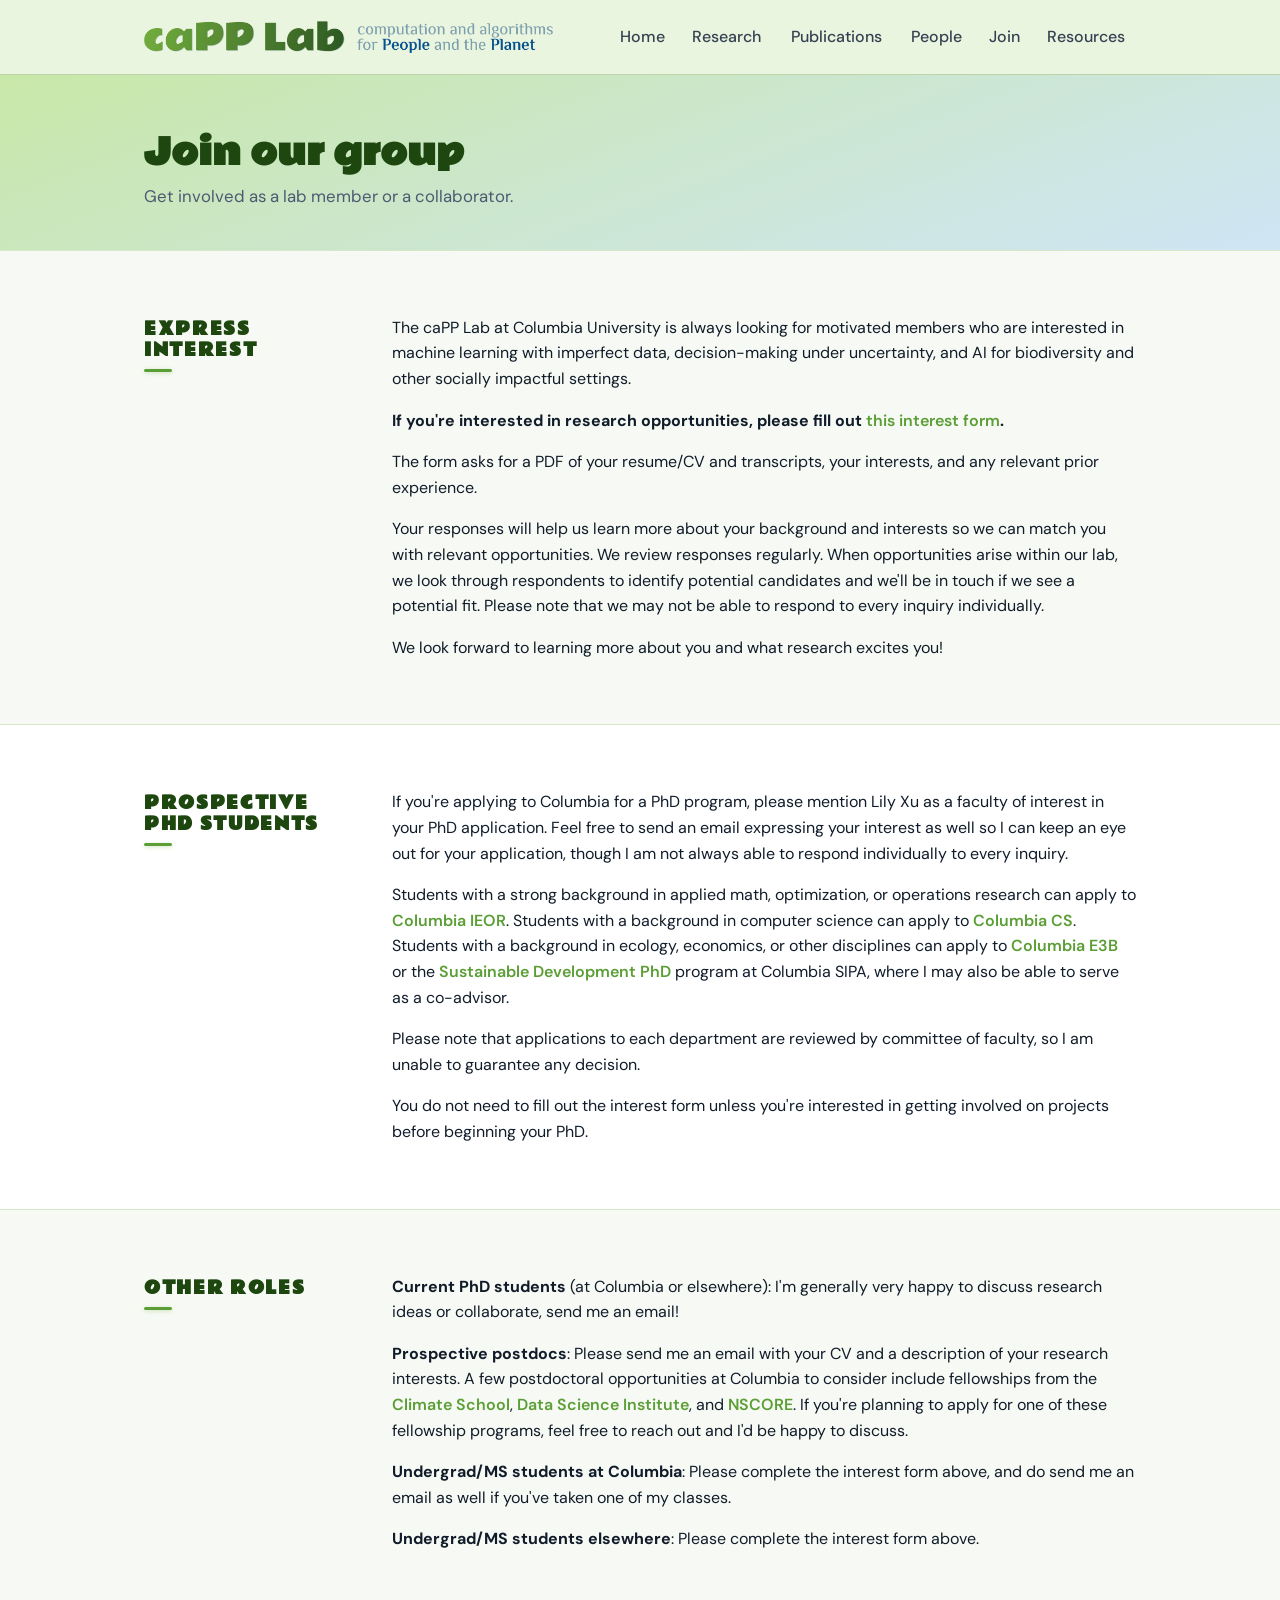
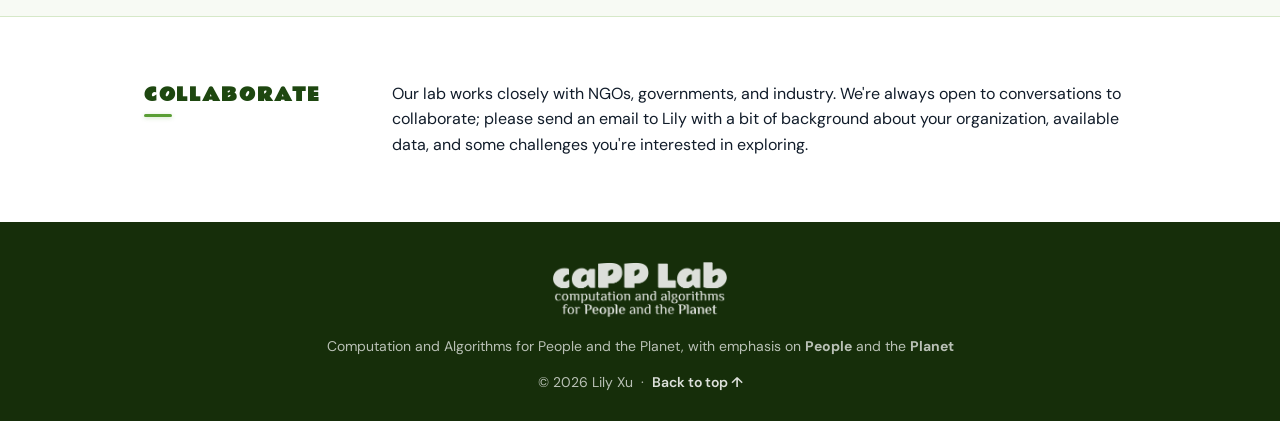
==== commit 4e9e3411: "update join" ====
--- a/join.html
+++ b/join.html
@@ -1,4 +1,4 @@
-<!doctype html><html lang=en><script src="https://www.googletagmanager.com/gtag/js?id=G-HGBW3JQDHS" async></script><script>window.dataLayer=window.dataLayer||[];function gtag(){dataLayer.push(arguments)}gtag(`js`,/* @__PURE__ */ new Date),gtag(`config`,`G-HGBW3JQDHS`);</script><meta charset=utf-8><meta content="width=device-width,initial-scale=1" name=viewport><meta content="Learn about joining the caPP Lab at Columbia." name=description><title>Join — caPP Lab @ Columbia</title><link href=https://fonts.googleapis.com rel=preconnect><link href="https://fonts.googleapis.com/css2?family=Source+Serif+4:ital,opsz,wght@0,8..60,300;0,8..60,400;0,8..60,600;0,8..60,700;1,8..60,400&family=DM+Sans:opsz,wght@9..40,300;9..40,400;9..40,500;9..40,600&display=swap" rel=stylesheet><link href=./logo/fav/favicon-96x96.png rel=icon sizes=96x96 type=image/png><link href=./logo/fav/favicon.svg rel=icon type=image/svg+xml><link rel="shortcut icon" href=/logo/fav/favicon.ico><link href=/logo/fav/apple-touch-icon.png rel=apple-touch-icon sizes=180x180><link href=/logo/fav/site.webmanifest rel=manifest><link href=style.css rel=stylesheet><body><nav class=nav id=main-nav><div class=nav-inner><a class=nav-logo href=./> <img alt="caPP Lab" src=logo/logo_horizontal.png> </a><div class=nav-links id=nav-links><a data-text=Home href=./>Home</a><a data-text=Research href=research.html>Research</a><a data-text=Publications href=publications.html>Publications</a><a data-text=People href=people.html>People</a><a data-text=Join href=join.html>Join</a><a data-text=Resources href=resources.html>Resources</a></div><div class=nav-hamburger id=hamburger><span></span><span></span><span></span></div></div></nav><div class=page-content><div class=page-hero><div class=container><h1>Join our group</h1><p>Here's how to get involved, as a lab member or a collaborator.</div></div><section class=section><div class=container><div class=section-layout><div class=section-label><h2>Express interest</h2></div><div><p>The caPP Lab at Columbia University is always looking for motivated members who are interested in machine learning, online learning, reinforcement learning, and AI for biodiversity.<p><strong>If you're interested in research opportunities, please fill out <a href=https://forms.gle/fFc4DnTFp741yxHz9 target=_blank>this interest form</a>.</strong><p>The form asks for a PDF of your resume/CV and transcripts, your interests, and any relevant prior experience.<p>Your responses will help us learn more about your background and interests so we can match you with relevant opportunities. We review responses regularly. When a new opportunity arises on a project within our lab, we look through respondents to identify potential candidates. We will be in touch if we see a potential fit. Please note that we may not be able to respond to every inquiry individually.<p>We look forward to learning more about you and what research excites you!</div></div></div></section><section class=section><div class=container><div class=section-layout><div class=section-label><h2>Prospective PhD students</h2></div><div><p>If you're applying to Columbia for a PhD program, please mention Lily Xu as a faculty of interest in your PhD application. Feel free to send an email expressing your interest as well so I can keep an eye out for your application, though I am not always able to respond individually to every inquiry.<p>Students with a strong background in applied math, optimization, or operations research can apply to <a href=https://ieor.columbia.edu/ target=_blank>Columbia IEOR</a>. Students with a background in computer science can apply to <a href=https://www.cs.columbia.edu/education/phd/ target=_blank>Columbia CS</a>. Students with a background in ecology, economics, or other disciplines can apply to <a href=https://e3b.columbia.edu/students/prospective/phd/ target=_blank>Columbia E3B</a> or the <a href=https://www.sipa.columbia.edu/sipa-education/phd-sustainable-development target=_blank>Sustainable Development PhD</a> program at Columbia SIPA, where I may also be able to serve as a co-advisor.<p>Please note that applications to each department are reviewed by committee of faculty, so I am unable to guarantee any decision.<p>You do not need to fill out the interest form unless you're interested in getting involved on projects before beginning your PhD.</div></div></div></section><section class=section><div class=container><div class=section-layout><div class=section-label><h2>Collaborate</h2></div><div><p>We're always open to conversations to collaboration! Please send an email to Lily with a bit of background about your organization and work.</div></div></div></section></div><footer class=footer><div class=container><div class=footer-logo><img alt="caPP Lab" src=logo/logo.png></div><p>Computation and Algorithms for People and the Planet, with emphasis on <strong>People</strong> and the <strong>Planet</strong><p style=margin-top:6px>© 2026 Lily Xu  ·  <a onclick="window.scrollTo(0,0);return false;" href=#>Back to top ↑</a></div></footer><script>// ===== Nav: scroll shadow + logo hide on home hero =====
+<!doctype html><html lang=en><script src="https://www.googletagmanager.com/gtag/js?id=G-HGBW3JQDHS" async></script><script>window.dataLayer=window.dataLayer||[];function gtag(){dataLayer.push(arguments)}gtag(`js`,/* @__PURE__ */ new Date),gtag(`config`,`G-HGBW3JQDHS`);</script><meta charset=utf-8><meta content="width=device-width,initial-scale=1" name=viewport><meta content="Learn about joining the caPP Lab at Columbia." name=description><title>Join — caPP Lab @ Columbia</title><link href=https://fonts.googleapis.com rel=preconnect><link href="https://fonts.googleapis.com/css2?family=Source+Serif+4:ital,opsz,wght@0,8..60,300;0,8..60,400;0,8..60,600;0,8..60,700;1,8..60,400&family=DM+Sans:opsz,wght@9..40,300;9..40,400;9..40,500;9..40,600&display=swap" rel=stylesheet><link href=./logo/fav/favicon-96x96.png rel=icon sizes=96x96 type=image/png><link href=./logo/fav/favicon.svg rel=icon type=image/svg+xml><link rel="shortcut icon" href=/logo/fav/favicon.ico><link href=/logo/fav/apple-touch-icon.png rel=apple-touch-icon sizes=180x180><link href=/logo/fav/site.webmanifest rel=manifest><link href=style.css rel=stylesheet><body><nav class=nav id=main-nav><div class=nav-inner><a class=nav-logo href=./> <img alt="caPP Lab" src=logo/logo_horizontal.png> </a><div class=nav-links id=nav-links><a data-text=Home href=./>Home</a><a data-text=Research href=research.html>Research</a><a data-text=Publications href=publications.html>Publications</a><a data-text=People href=people.html>People</a><a data-text=Join href=join.html>Join</a><a data-text=Resources href=resources.html>Resources</a></div><div class=nav-hamburger id=hamburger><span></span><span></span><span></span></div></div></nav><div class=page-content><div class=page-hero><div class=container><h1>Join our group</h1><p>Get involved as a lab member or a collaborator.</div></div><section class=section><div class=container><div class=section-layout><div class=section-label><h2>Express interest</h2></div><div><p>The caPP Lab at Columbia University is always looking for motivated members who are interested in machine learning with imperfect data, decision-making under uncertainty, and AI for biodiversity and other socially impactful settings.<p><strong>If you're interested in research opportunities, please fill out <a href=https://forms.gle/fFc4DnTFp741yxHz9 target=_blank>this interest form</a>.</strong><p>The form asks for a PDF of your resume/CV and transcripts, your interests, and any relevant prior experience.<p>Your responses will help us learn more about your background and interests so we can match you with relevant opportunities. We review responses regularly. When opportunities arise within our lab, we look through respondents to identify potential candidates and we'll be in touch if we see a potential fit. Please note that we may not be able to respond to every inquiry individually.<p>We look forward to learning more about you and what research excites you!</div></div></div></section><section class=section><div class=container><div class=section-layout><div class=section-label><h2>Prospective PhD students</h2></div><div><p>If you're applying to Columbia for a PhD program, please mention Lily Xu as a faculty of interest in your PhD application. Feel free to send an email expressing your interest as well so I can keep an eye out for your application, though I am not always able to respond individually to every inquiry.<p>Students with a strong background in applied math, optimization, or operations research can apply to <a href=https://ieor.columbia.edu/ target=_blank>Columbia IEOR</a>. Students with a background in computer science can apply to <a href=https://www.cs.columbia.edu/education/phd/ target=_blank>Columbia CS</a>. Students with a background in ecology, economics, or other disciplines can apply to <a href=https://e3b.columbia.edu/students/prospective/phd/ target=_blank>Columbia E3B</a> or the <a href=https://www.sipa.columbia.edu/sipa-education/phd-sustainable-development target=_blank>Sustainable Development PhD</a> program at Columbia SIPA, where I may also be able to serve as a co-advisor.<p>Please note that applications to each department are reviewed by committee of faculty, so I am unable to guarantee any decision.<p>You do not need to fill out the interest form unless you're interested in getting involved on projects before beginning your PhD.</div></div></div></section><section class=section><div class=container><div class=section-layout><div class=section-label><h2>Other roles</h2></div><div><p><strong>Current PhD students</strong> (at Columbia or elsewhere): I'm generally very happy to discuss research ideas or collaborate, send me an email!<p><strong>Prospective postdocs</strong>: Please send me an email with your CV and a description of your research interests. A few postdoctoral opportunities at Columbia to consider include fellowships from the <a href=https://www.climate.columbia.edu/postdoctoral-research-program>Climate School</a>, <a href=https://datascience.columbia.edu/research/students-postdocs>Data Science Institute</a>, and <a href=https://nscore.columbia.edu/content/postdoctoral-fellowships>NSCORE</a>. If you're planning to apply for one of these fellowship programs, feel free to reach out and I'd be happy to discuss.<p><strong>Undergrad/MS students at Columbia</strong>: Please complete the interest form above, and do send me an email as well if you've taken one of my classes.<p><strong>Undergrad/MS students elsewhere</strong>: Please complete the interest form above.</div></div></div></section><section class=section><div class=container><div class=section-layout><div class=section-label><h2>Collaborate</h2></div><div><p>Our lab works closely with NGOs, governments, and industry. We're always open to conversations to collaborate; please send an email to Lily with a bit of background about your organization, available data, and some challenges you're interested in exploring.</div></div></div></section></div><footer class=footer><div class=container><div class=footer-logo><img alt="caPP Lab" src=logo/logo.png></div><p>Computation and Algorithms for People and the Planet, with emphasis on <strong>People</strong> and the <strong>Planet</strong><p style=margin-top:6px>© 2026 Lily Xu  ·  <a onclick="window.scrollTo(0,0);return false;" href=#>Back to top ↑</a></div></footer><script>// ===== Nav: scroll shadow + logo hide on home hero =====
 function updateNavState(){var nav=document.getElementById(`main-nav`);nav.classList.toggle(`scrolled`,window.scrollY>10);var hero=document.getElementById(`home-hero`);if(hero){var heroBottom=hero.getBoundingClientRect().bottom;nav.classList.toggle(`nav-logo-hidden`,heroBottom>70)}else nav.classList.remove(`nav-logo-hidden`)}
 // ===== Mobile menu =====
 window.addEventListener(`scroll`,updateNavState,{passive:!0}),document.getElementById(`hamburger`).addEventListener(`click`,function(){document.getElementById(`nav-links`).classList.toggle(`open`)});
